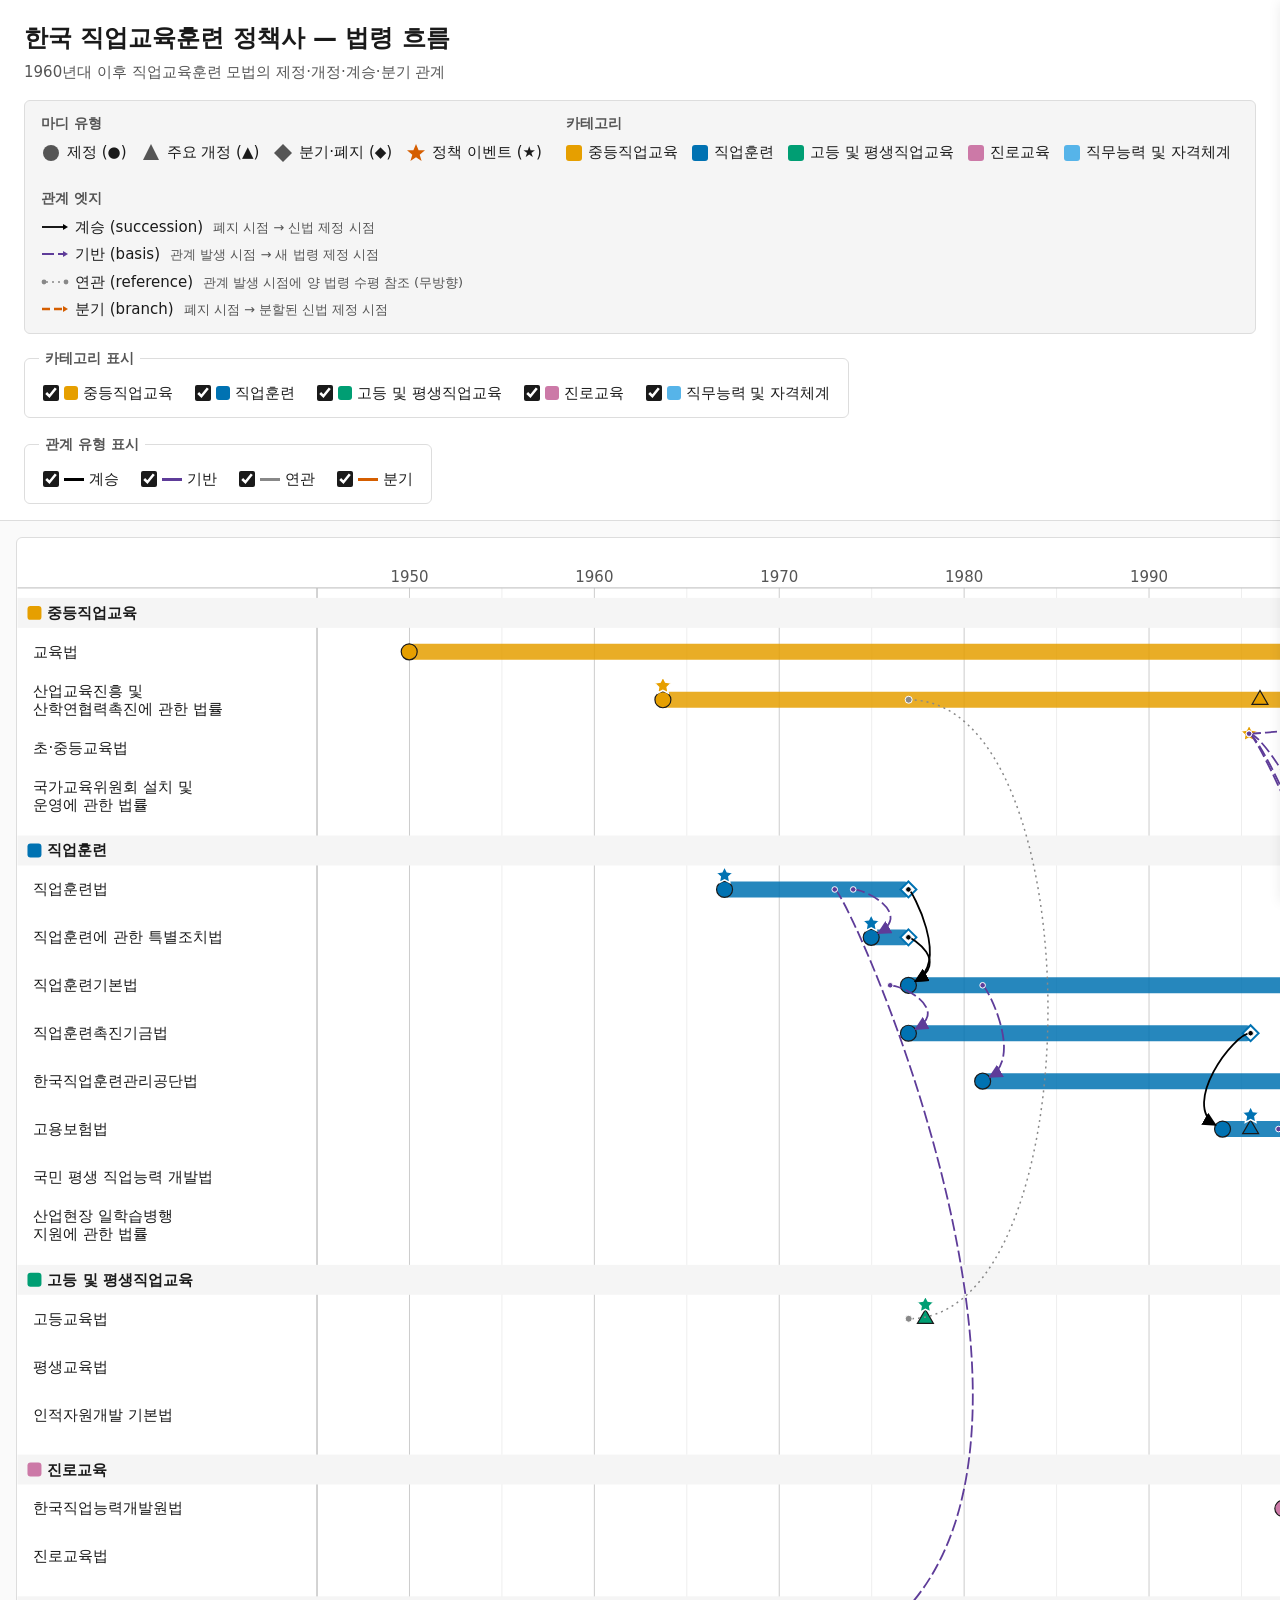
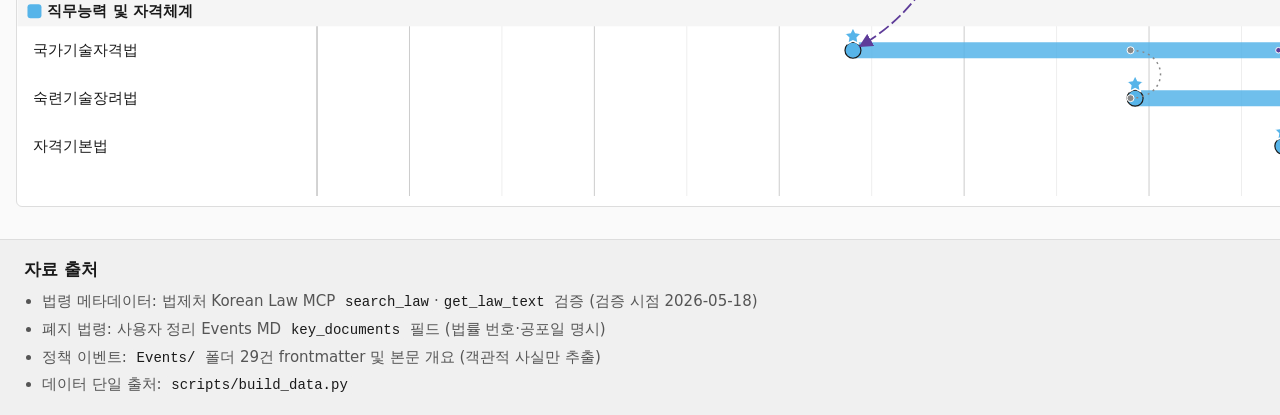
==== Voc_edu_history/index_deploy.html @ a93f184c "Add public _deploy variant with private scores stripped 공개용 산출에서 임의로 부여된 점수(전환 정도·정책 영향력)를 비노출. buil" ====
<!DOCTYPE html>
<html lang="ko">
<head>
  <meta charset="UTF-8" />
  <meta name="viewport" content="width=device-width, initial-scale=1.0" />
  <title>한국 직업교육훈련 정책사 — 법령 흐름</title>
  <link rel="stylesheet" href="./css/style.css" />
</head>
<body data-mode="deploy">
  <header class="site-header">
    <div class="header-inner">
      <h1 id="page-title">한국 직업교육훈련 정책사 — 법령 흐름</h1>
      <p class="header-subtitle">1960년대 이후 직업교육훈련 모법의 제정·개정·계승·분기 관계</p>

      <!-- 범례 영역 -->
      <section class="legend" aria-label="범례">
        <div class="legend-group" aria-labelledby="legend-marker-title">
          <h2 id="legend-marker-title" class="legend-title">마디 유형</h2>
          <ul class="legend-list">
            <li class="legend-item">
              <svg class="legend-icon" width="20" height="20" viewBox="-10 -10 20 20" aria-hidden="true">
                <circle cx="0" cy="0" r="8" fill="#555555" />
              </svg>
              <span>제정 (●)</span>
            </li>
            <li class="legend-item">
              <svg class="legend-icon" width="20" height="20" viewBox="-10 -10 20 20" aria-hidden="true">
                <polygon points="0,-9 8,7 -8,7" fill="#555555" />
              </svg>
              <span>주요 개정 (▲)</span>
            </li>
            <li class="legend-item">
              <svg class="legend-icon" width="20" height="20" viewBox="-10 -10 20 20" aria-hidden="true">
                <polygon points="0,-9 9,0 0,9 -9,0" fill="#555555" />
              </svg>
              <span>분기·폐지 (◆)</span>
            </li>
            <li class="legend-item">
              <svg class="legend-icon" width="20" height="20" viewBox="-10 -10 20 20" aria-hidden="true">
                <polygon points="0,-9 2.6,-2.8 9,-2.8 3.7,1.7 5.6,8 0,4.2 -5.6,8 -3.7,1.7 -9,-2.8 -2.6,-2.8" fill="#D55E00" />
              </svg>
              <span>정책 이벤트 (★)</span>
            </li>
          </ul>
        </div>

        <div class="legend-group" aria-labelledby="legend-category-title">
          <h2 id="legend-category-title" class="legend-title">카테고리</h2>
          <ul class="legend-list">
            <li class="legend-item"><span class="legend-swatch" style="background: var(--cat-secondary-voc);"></span><span>중등직업교육</span></li>
            <li class="legend-item"><span class="legend-swatch" style="background: var(--cat-vocational-training);"></span><span>직업훈련</span></li>
            <li class="legend-item"><span class="legend-swatch" style="background: var(--cat-higher-lifelong);"></span><span>고등 및 평생직업교육</span></li>
            <li class="legend-item"><span class="legend-swatch" style="background: var(--cat-career);"></span><span>진로교육</span></li>
            <li class="legend-item"><span class="legend-swatch" style="background: var(--cat-qualification);"></span><span>직무능력 및 자격체계</span></li>
          </ul>
        </div>

        <div class="legend-group" aria-labelledby="legend-edge-title">
          <h2 id="legend-edge-title" class="legend-title">관계 엣지</h2>
          <ul class="legend-list legend-list-edge">
            <li class="legend-item">
              <svg class="legend-icon" width="28" height="10" viewBox="0 0 28 10" aria-hidden="true">
                <line x1="1" y1="5" x2="22" y2="5" stroke="var(--edge-succession)" stroke-width="1.8" />
                <polygon points="22,2 27,5 22,8" fill="var(--edge-succession)" />
              </svg>
              <span>계승 (succession)</span>
              <span class="legend-detail">폐지 시점 → 신법 제정 시점</span>
            </li>
            <li class="legend-item">
              <svg class="legend-icon" width="28" height="10" viewBox="0 0 28 10" aria-hidden="true">
                <line x1="1" y1="5" x2="22" y2="5" stroke="var(--edge-basis)" stroke-width="1.8" stroke-dasharray="12 4" />
                <polygon points="22,2 27,5 22,8" fill="var(--edge-basis)" />
              </svg>
              <span>기반 (basis)</span>
              <span class="legend-detail">관계 발생 시점 → 새 법령 제정 시점</span>
            </li>
            <li class="legend-item">
              <svg class="legend-icon" width="28" height="10" viewBox="0 0 28 10" aria-hidden="true">
                <circle cx="3" cy="5" r="2.4" fill="var(--edge-reference)" />
                <line x1="5" y1="5" x2="23" y2="5" stroke="var(--edge-reference)" stroke-width="1.5" stroke-dasharray="2 4" />
                <circle cx="25" cy="5" r="2.4" fill="var(--edge-reference)" />
              </svg>
              <span>연관 (reference)</span>
              <span class="legend-detail">관계 발생 시점에 양 법령 수평 참조 (무방향)</span>
            </li>
            <li class="legend-item">
              <svg class="legend-icon" width="28" height="10" viewBox="0 0 28 10" aria-hidden="true">
                <line x1="1" y1="5" x2="22" y2="5" stroke="var(--edge-branch)" stroke-width="2.4" stroke-dasharray="8 4" />
                <polygon points="22,2 27,5 22,8" fill="var(--edge-branch)" />
              </svg>
              <span>분기 (branch)</span>
              <span class="legend-detail">폐지 시점 → 분할된 신법 제정 시점</span>
            </li>
          </ul>
        </div>
      </section>

      <!-- 필터 영역 -->
      <section class="filters" aria-label="필터">
        <fieldset class="filter-group" id="filter-category-group">
          <legend class="filter-legend">카테고리 표시</legend>
          <label class="filter-label">
            <input type="checkbox" class="filter-category" data-category="중등직업교육" checked />
            <span class="filter-swatch" style="background: var(--cat-secondary-voc);"></span>
            중등직업교육
          </label>
          <label class="filter-label">
            <input type="checkbox" class="filter-category" data-category="직업훈련" checked />
            <span class="filter-swatch" style="background: var(--cat-vocational-training);"></span>
            직업훈련
          </label>
          <label class="filter-label">
            <input type="checkbox" class="filter-category" data-category="고등 및 평생직업교육" checked />
            <span class="filter-swatch" style="background: var(--cat-higher-lifelong);"></span>
            고등 및 평생직업교육
          </label>
          <label class="filter-label">
            <input type="checkbox" class="filter-category" data-category="진로교육" checked />
            <span class="filter-swatch" style="background: var(--cat-career);"></span>
            진로교육
          </label>
          <label class="filter-label">
            <input type="checkbox" class="filter-category" data-category="직무능력 및 자격체계" checked />
            <span class="filter-swatch" style="background: var(--cat-qualification);"></span>
            직무능력 및 자격체계
          </label>
        </fieldset>

        <fieldset class="filter-group" id="filter-relation-group">
          <legend class="filter-legend">관계 유형 표시</legend>
          <label class="filter-label">
            <input type="checkbox" class="filter-relation" data-relation="succession" checked />
            <span class="filter-line" style="background: var(--edge-succession);"></span>
            계승
          </label>
          <label class="filter-label">
            <input type="checkbox" class="filter-relation" data-relation="basis" checked />
            <span class="filter-line" style="background: var(--edge-basis);"></span>
            기반
          </label>
          <label class="filter-label">
            <input type="checkbox" class="filter-relation" data-relation="reference" checked />
            <span class="filter-line" style="background: var(--edge-reference);"></span>
            연관
          </label>
          <label class="filter-label">
            <input type="checkbox" class="filter-relation" data-relation="branch" checked />
            <span class="filter-line" style="background: var(--edge-branch);"></span>
            분기
          </label>
        </fieldset>
      </section>
    </div>
  </header>

  <main class="main-canvas">
    <div class="svg-scroll-wrapper" id="svg-scroll-wrapper">
      <svg id="timeline-svg" width="1600" height="600" xmlns="http://www.w3.org/2000/svg" role="img" aria-label="법령 시간축 시각화 캔버스">
        <!-- viz-engineer가 여기에 트랙·마디·엣지를 렌더링함 -->
      </svg>
    </div>
  </main>

  <!-- 우측 사이드 패널 -->
  <aside id="side-panel" class="side-panel" hidden aria-hidden="true" aria-labelledby="side-panel-title">
    <header class="side-panel-header">
      <h2 id="side-panel-title" class="side-panel-title">상세 정보</h2>
      <button type="button" id="side-panel-close" class="side-panel-close" aria-label="사이드 패널 닫기">×</button>
    </header>
    <div id="side-panel-content" class="side-panel-content">
      <p class="side-panel-placeholder">법령 트랙 또는 마디를 선택하면 상세 정보 표시됨.</p>
    </div>
  </aside>

  <!-- 호버 툴팁 -->
  <div id="tooltip" class="tooltip" hidden role="tooltip" aria-hidden="true"></div>

  <footer class="site-footer">
    <div class="footer-inner">
      <h2 class="footer-title">자료 출처</h2>
      <ul class="footer-list">
        <li>법령 메타데이터: 법제처 Korean Law MCP <code>search_law</code>·<code>get_law_text</code> 검증 (검증 시점 2026-05-18)</li>
        <li>폐지 법령: 사용자 정리 Events MD <code>key_documents</code> 필드 (법률 번호·공포일 명시)</li>
        <li>정책 이벤트: <code>Events/</code> 폴더 29건 frontmatter 및 본문 개요 (객관적 사실만 추출)</li>
        <li>데이터 단일 출처: <code>scripts/build_data.py</code></li>
      </ul>
    </div>
  </footer>

  <script type="module" src="./js/app.js?v=20260520b"></script>
</body>
</html>
---- Voc_edu_history/css/style.css ----
/* ==========================================================================
   한국 직업교육훈련 정책사 — 법령 흐름 (라이트 모드 단일 테마)
   ========================================================================== */

:root {
  /* 카테고리 — 색맹 친화 (Okabe-Ito 변형) */
  --cat-secondary-voc: #E69F00;        /* 중등직업교육 — 주황 */
  --cat-vocational-training: #0072B2;  /* 직업훈련 — 파랑 */
  --cat-higher-lifelong: #009E73;      /* 고등 및 평생직업교육 — 초록 */
  --cat-career: #CC79A7;               /* 진로교육 — 자홍 */
  --cat-qualification: #56B4E9;        /* 직무능력 및 자격체계 — 하늘 */

  /* 관계 엣지 — 색·패턴·굵기로 4종 차별화 */
  --edge-succession: #000000;          /* 계승 — 검정 실선 */
  --edge-basis: #5E3C99;               /* 기반 — 보라 긴 점선 (카테고리 5색과 분리) */
  --edge-reference: #888888;           /* 연관 — 회색 짧은 점선 */
  --edge-branch: #D55E00;              /* 분기 — 적주황 굵은 점선 (강조) */

  /* 배경·텍스트 */
  --bg-page: #FAFAFA;
  --bg-panel: #FFFFFF;
  --bg-header: #FFFFFF;
  --text-primary: #1A1A1A;
  --text-secondary: #555555;
  --text-muted: #777777;
  --border: #DDDDDD;
  --border-strong: #BBBBBB;
  --shadow-panel: 0 2px 12px rgba(0, 0, 0, 0.08);
  --shadow-tooltip: 0 2px 8px rgba(0, 0, 0, 0.12);

  /* 레이아웃 */
  --side-panel-width: 380px;
  --header-z: 10;
  --side-panel-z: 20;
  --tooltip-z: 30;

  /* 폰트 */
  --font-family-base: "Noto Sans KR", "Apple SD Gothic Neo", "Malgun Gothic", "맑은 고딕", system-ui, -apple-system, sans-serif;
  --font-size-body: 15px;
  --font-size-small: 14px;
  --font-size-h1: 24px;
  --font-size-h2: 19px;
  --font-size-h3: 17px;
  --line-height-base: 1.55;
}

/* 리셋 ----------------------------------------------------------------- */

*,
*::before,
*::after {
  box-sizing: border-box;
}

html,
body {
  margin: 0;
  padding: 0;
  background: var(--bg-page);
  color: var(--text-primary);
  font-family: var(--font-family-base);
  font-size: var(--font-size-body);
  line-height: var(--line-height-base);
  -webkit-font-smoothing: antialiased;
}

body {
  min-height: 100vh;
  display: flex;
  flex-direction: column;
}

h1, h2, h3, h4, p, ul, ol, li, dl, dt, dd, figure, fieldset {
  margin: 0;
  padding: 0;
}

ul, ol {
  list-style: none;
}

fieldset {
  border: none;
}

code {
  font-family: "Consolas", "Menlo", "D2Coding", monospace;
  font-size: 14px;
  background: #F0F0F0;
  padding: 1px 5px;
  border-radius: 3px;
  color: var(--text-primary);
}

button {
  font-family: inherit;
  font-size: var(--font-size-body);
  cursor: pointer;
}

/* 헤더 ----------------------------------------------------------------- */

.site-header {
  background: var(--bg-header);
  border-bottom: 1px solid var(--border);
  padding: 20px 24px 16px;
  position: relative;
  z-index: var(--header-z);
}

.header-inner {
  max-width: 1600px;
  margin: 0 auto;
}

#page-title {
  font-size: var(--font-size-h1);
  font-weight: 700;
  color: var(--text-primary);
  margin-bottom: 4px;
}

.header-subtitle {
  font-size: var(--font-size-body);
  color: var(--text-secondary);
  margin-bottom: 16px;
}

/* 범례 ----------------------------------------------------------------- */

.legend {
  display: flex;
  flex-wrap: wrap;
  gap: 24px;
  padding: 12px 16px;
  background: #F5F5F5;
  border: 1px solid var(--border);
  border-radius: 6px;
  margin-bottom: 14px;
}

.legend-group {
  min-width: 200px;
}

.legend-title {
  font-size: var(--font-size-small);
  font-weight: 700;
  color: var(--text-secondary);
  margin-bottom: 6px;
  text-transform: none;
}

.legend-list {
  display: flex;
  flex-wrap: wrap;
  gap: 8px 14px;
}

.legend-item {
  display: inline-flex;
  align-items: center;
  gap: 6px;
  font-size: var(--font-size-body);
  color: var(--text-primary);
}

/* 엣지 범례의 기준 시점 설명 — 라벨 옆 작은 회색 텍스트 */
.legend-detail {
  display: inline;
  color: var(--text-secondary);
  font-size: 13px;
  margin-left: 4px;
}

/* 엣지 범례 항목은 세로 정렬 — 라벨 본문(굵게) + detail이 같은 줄에 길어질 수 있어 wrap 허용 */
.legend-list.legend-list-edge {
  flex-direction: column;
  gap: 4px;
}
.legend-list.legend-list-edge .legend-item {
  align-items: baseline;
  flex-wrap: wrap;
}

.legend-icon {
  flex-shrink: 0;
}

.legend-swatch {
  display: inline-block;
  width: 16px;
  height: 16px;
  border-radius: 3px;
  flex-shrink: 0;
}

.legend-line {
  display: inline-block;
  width: 24px;
  height: 3px;
  flex-shrink: 0;
}

/* 필터 ----------------------------------------------------------------- */

.filters {
  display: flex;
  flex-wrap: wrap;
  gap: 16px;
}

.filter-group {
  display: flex;
  flex-wrap: wrap;
  align-items: center;
  gap: 6px 14px;
  padding: 10px 14px;
  border: 1px solid var(--border);
  border-radius: 6px;
  background: var(--bg-panel);
}

.filter-legend {
  font-size: var(--font-size-small);
  font-weight: 700;
  color: var(--text-secondary);
  padding: 0 6px;
}

.filter-label {
  display: inline-flex;
  align-items: center;
  gap: 5px;
  font-size: var(--font-size-body);
  color: var(--text-primary);
  cursor: pointer;
  user-select: none;
  padding: 2px 4px;
}

.filter-label input[type="checkbox"] {
  width: 16px;
  height: 16px;
  cursor: pointer;
  margin: 0;
  accent-color: var(--text-primary);
}

.filter-swatch {
  display: inline-block;
  width: 14px;
  height: 14px;
  border-radius: 3px;
  flex-shrink: 0;
}

.filter-line {
  display: inline-block;
  width: 20px;
  height: 3px;
  flex-shrink: 0;
}

/* 메인 캔버스 --------------------------------------------------------- */

.main-canvas {
  flex: 1;
  padding: 16px 0;
  background: var(--bg-page);
}

.svg-scroll-wrapper {
  width: 100%;
  overflow-x: auto;
  overflow-y: hidden;
  padding: 0 16px;
}

#timeline-svg {
  display: block;
  background: var(--bg-panel);
  border: 1px solid var(--border);
  border-radius: 6px;
}

/* SVG 내부 도형 기본 (viz-engineer가 확장 가능) */
#timeline-svg .track-bar {
  cursor: pointer;
}

#timeline-svg .milestone,
#timeline-svg .event-marker {
  cursor: pointer;
}

/* 엣지 그룹 — 필터 토글 셀렉터 호환용 컨테이너 */
#timeline-svg .edge {
  cursor: pointer;
}

/* 보이지 않는 두꺼운 hit area path — 마우스/포커스만 받음 */
#timeline-svg .edge-hit {
  fill: none;
  stroke: transparent;
  stroke-width: 14;
  pointer-events: stroke;
}

/* 시각용 path — 이벤트는 받지 않음. 패턴은 유형별 클래스에서 지정 */
#timeline-svg .edge-line {
  fill: none;
  stroke-width: 1.8;
  pointer-events: none;
}

/* 관계 유형별 색상·패턴·굵기 — 그룹 클래스로 상속 (시각 path에 적용) */
#timeline-svg .edge.edge-succession .edge-line {
  stroke: var(--edge-succession);
  stroke-dasharray: 0;          /* 실선 */
  stroke-width: 1.8;
}
#timeline-svg .edge.edge-basis .edge-line {
  stroke: var(--edge-basis);
  stroke-dasharray: 12 4;       /* 긴 점선 */
  stroke-width: 1.8;
}
#timeline-svg .edge.edge-reference .edge-line {
  stroke: var(--edge-reference);
  stroke-dasharray: 2 4;        /* 짧은 점선 (dot 느낌) */
  stroke-width: 1.5;
}
#timeline-svg .edge.edge-branch .edge-line {
  stroke: var(--edge-branch);
  stroke-dasharray: 8 4;        /* 굵은 점선 */
  stroke-width: 2.4;
}

/* 엣지 시점 마커 — 유형별 색상 + 시작/끝 구분
 * 방향성 엣지(succession·basis·branch): 시작점 dot 유지, 끝점은 화살표가 표현하므로 숨김.
 * 무방향 엣지(reference): 양 끝 dot 모두 노출 — 범례와 1:1 매칭. */
#timeline-svg .edge-endpoint {
  pointer-events: none;
  stroke: #FFFFFF;
  stroke-width: 1;
}
#timeline-svg .edge-endpoint-succession {
  fill: var(--edge-succession);
}
#timeline-svg .edge-endpoint-basis {
  fill: var(--edge-basis);
}
#timeline-svg .edge-endpoint-reference {
  fill: var(--edge-reference);
}
#timeline-svg .edge-endpoint-branch {
  fill: var(--edge-branch);
}

/* 방향성 엣지: 끝점 원 숨김 (화살표 머리가 끝 시각화). */
#timeline-svg .edge.edge-succession .edge-endpoint-end,
#timeline-svg .edge.edge-basis .edge-endpoint-end,
#timeline-svg .edge.edge-branch .edge-endpoint-end {
  display: none;
}

/* 좌측 법령명 라벨 — 두 줄 표기 호환 */
#timeline-svg .law-label {
  dominant-baseline: middle;
}
#timeline-svg .law-label tspan {
  font-size: 15px;
}

/* hover/focus 시 시각 path 강조 — stroke-width 만 키우고 dasharray 는 유형별 유지 */
#timeline-svg .edge.edge-succession:hover .edge-line,
#timeline-svg .edge.edge-succession:focus .edge-line,
#timeline-svg .edge.edge-succession:focus-within .edge-line {
  stroke-width: 2.6;
}
#timeline-svg .edge.edge-basis:hover .edge-line,
#timeline-svg .edge.edge-basis:focus .edge-line,
#timeline-svg .edge.edge-basis:focus-within .edge-line {
  stroke-width: 2.8;
}
#timeline-svg .edge.edge-reference:hover .edge-line,
#timeline-svg .edge.edge-reference:focus .edge-line,
#timeline-svg .edge.edge-reference:focus-within .edge-line {
  stroke-width: 2.4;
}
#timeline-svg .edge.edge-branch:hover .edge-line,
#timeline-svg .edge.edge-branch:focus .edge-line,
#timeline-svg .edge.edge-branch:focus-within .edge-line {
  stroke-width: 3.4;
}

/* 사이드 패널 --------------------------------------------------------- */

.side-panel {
  position: fixed;
  top: 0;
  right: 0;
  width: var(--side-panel-width);
  max-width: 92vw;
  height: 100vh;
  background: var(--bg-panel);
  border-left: 1px solid var(--border);
  box-shadow: var(--shadow-panel);
  z-index: var(--side-panel-z);
  transform: translateX(0);
  transition: transform 0.22s ease-out;
  display: flex;
  flex-direction: column;
}

.side-panel[hidden] {
  display: flex;
  transform: translateX(100%);
  pointer-events: none;
}

.side-panel-header {
  display: flex;
  align-items: center;
  justify-content: space-between;
  padding: 14px 16px;
  border-bottom: 1px solid var(--border);
  background: var(--bg-panel);
  flex-shrink: 0;
}

.side-panel-title {
  font-size: var(--font-size-h2);
  font-weight: 700;
  color: var(--text-primary);
}

.side-panel-close {
  width: 32px;
  height: 32px;
  border: 1px solid var(--border);
  background: var(--bg-panel);
  border-radius: 4px;
  font-size: 22px;
  line-height: 1;
  color: var(--text-secondary);
  padding: 0;
  display: flex;
  align-items: center;
  justify-content: center;
}

.side-panel-close:hover,
.side-panel-close:focus-visible {
  background: #F0F0F0;
  color: var(--text-primary);
  outline: none;
}

.side-panel-content {
  flex: 1;
  overflow-y: auto;
  padding: 16px;
  font-size: var(--font-size-body);
  color: var(--text-primary);
  line-height: var(--line-height-base);
}

.side-panel-placeholder {
  color: var(--text-muted);
  font-size: var(--font-size-body);
}

/* 사이드 패널 내부 콘텐츠 기본 스타일 (viz-engineer가 확장) */
.side-panel-content h3 {
  font-size: var(--font-size-h3);
  font-weight: 700;
  margin: 16px 0 8px;
  color: var(--text-primary);
}

.side-panel-content h3:first-child {
  margin-top: 0;
}

.side-panel-content p {
  margin-bottom: 8px;
  font-size: var(--font-size-body);
}

.side-panel-content dl {
  display: grid;
  grid-template-columns: max-content 1fr;
  gap: 4px 12px;
  margin-bottom: 12px;
  font-size: var(--font-size-body);
}

.side-panel-content dt {
  color: var(--text-secondary);
  font-weight: 500;
}

.side-panel-content dd {
  color: var(--text-primary);
}

.side-panel-content ul {
  padding-left: 16px;
  list-style: disc;
  font-size: var(--font-size-body);
}

.side-panel-content li {
  margin-bottom: 4px;
}

/* 툴팁 --------------------------------------------------------------- */

.tooltip {
  position: absolute;
  background: var(--bg-panel);
  border: 1px solid var(--border-strong);
  border-radius: 4px;
  box-shadow: var(--shadow-tooltip);
  padding: 8px 10px;
  font-size: var(--font-size-small);
  color: var(--text-primary);
  line-height: 1.45;
  pointer-events: none;
  z-index: var(--tooltip-z);
  max-width: 320px;
}

.tooltip strong {
  display: block;
  font-weight: 700;
  margin-bottom: 2px;
  color: var(--text-primary);
}

.tooltip .tooltip-meta {
  color: var(--text-secondary);
  font-size: var(--font-size-small);
}

/* 푸터 --------------------------------------------------------------- */

.site-footer {
  background: #F0F0F0;
  border-top: 1px solid var(--border);
  padding: 16px 24px;
  margin-top: 16px;
}

.footer-inner {
  max-width: 1600px;
  margin: 0 auto;
}

.footer-title {
  font-size: var(--font-size-h3);
  font-weight: 700;
  color: var(--text-primary);
  margin-bottom: 8px;
}

.footer-list {
  padding-left: 18px;
  list-style: disc;
  font-size: var(--font-size-body);
  color: var(--text-secondary);
}

.footer-list li {
  margin-bottom: 4px;
}

/* 접근성: 키보드 포커스 가시화 */
:focus-visible {
  outline: 2px solid #005FCC;
  outline-offset: 2px;
}

/* 가로 좁은 화면 대응 (사이드 패널 폭 축소만, 다크 모드 분기 없음) */
@media (max-width: 640px) {
  :root {
    --side-panel-width: 320px;
  }

  .site-header {
    padding: 16px 14px 12px;
  }

  #page-title {
    font-size: 22px;
  }
}
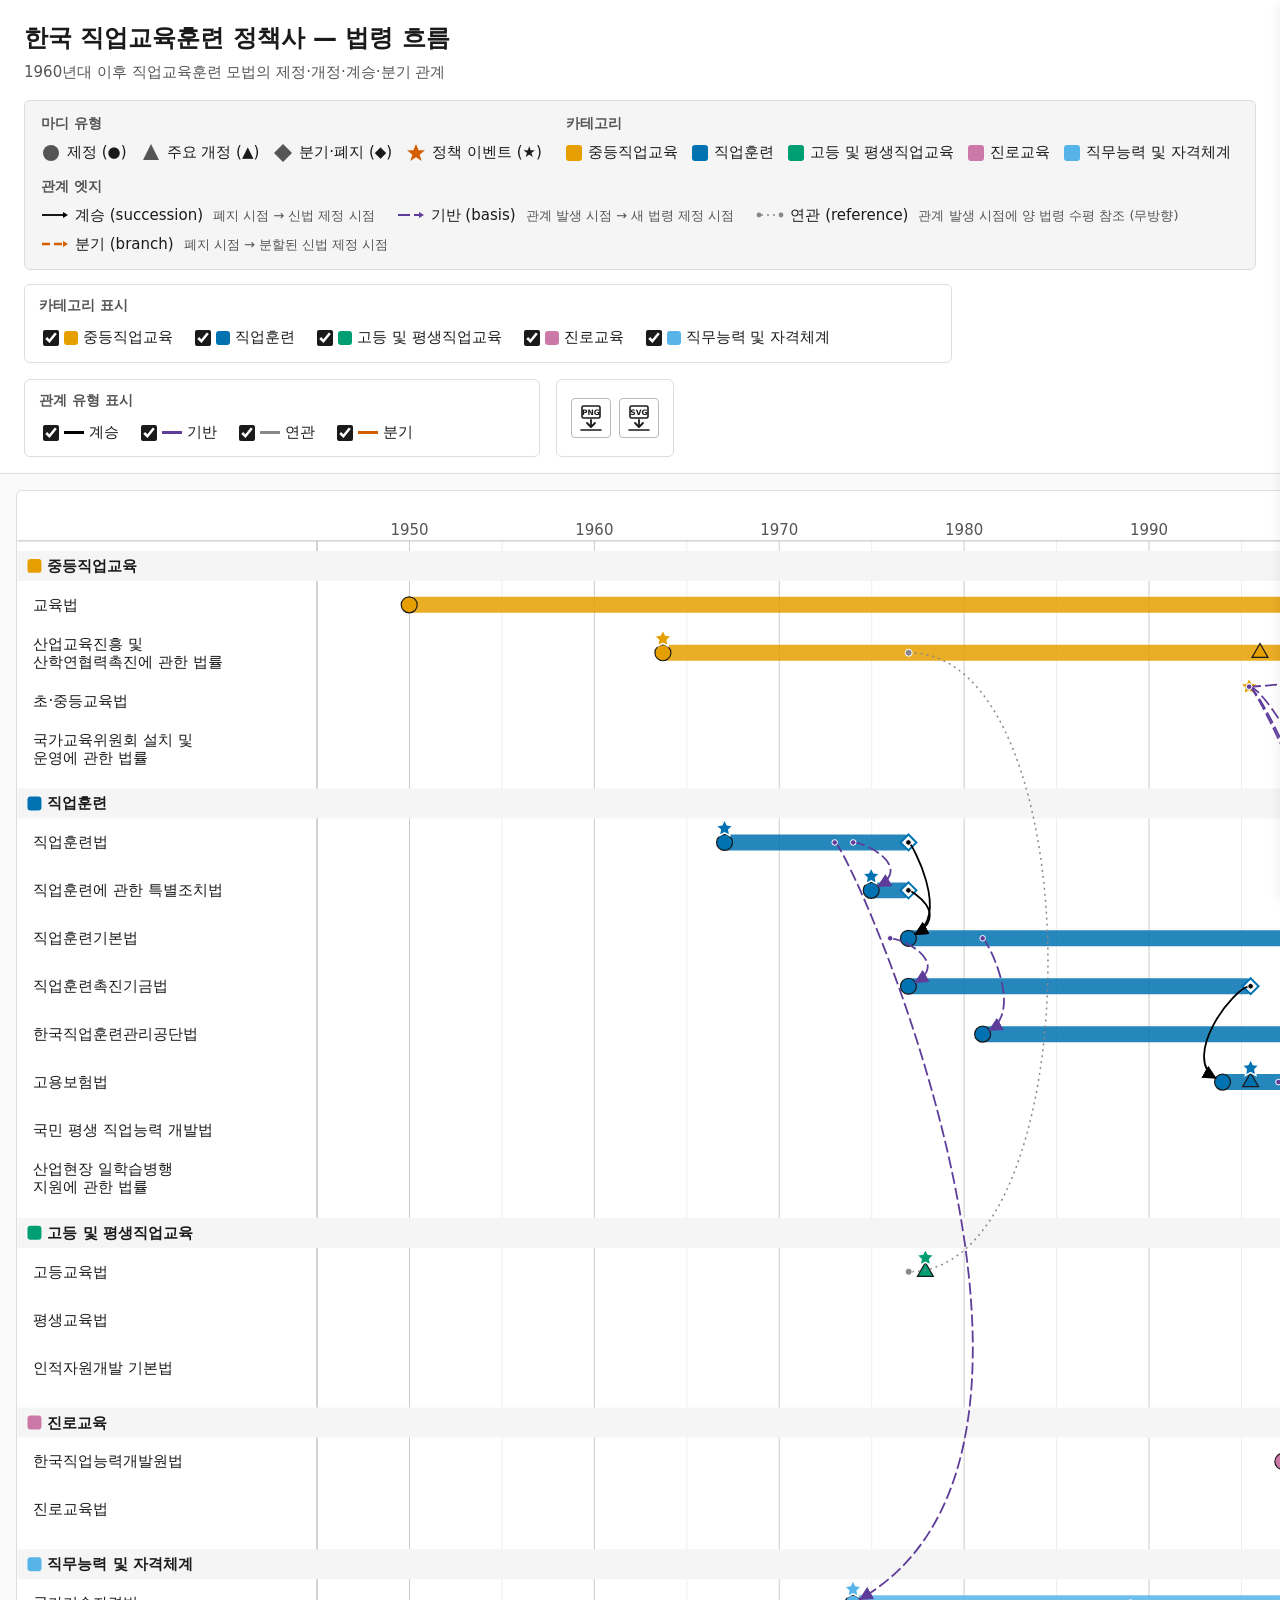
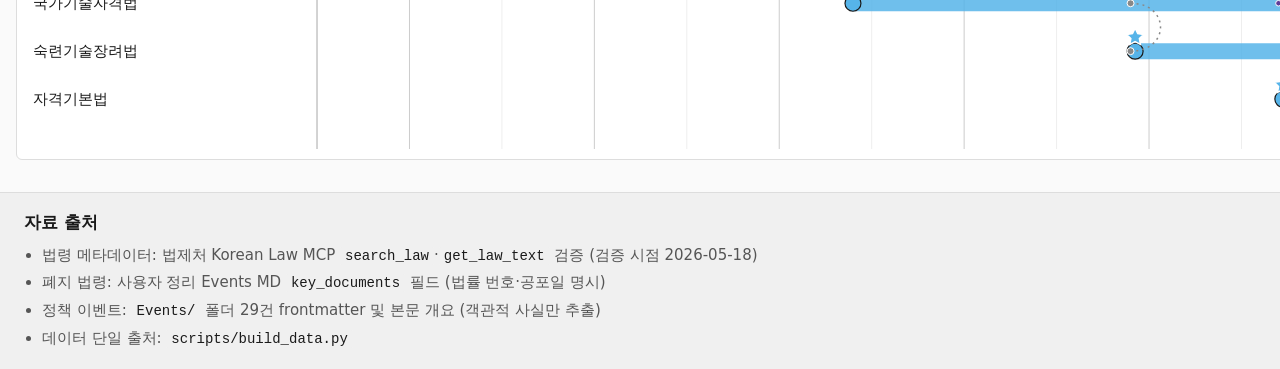
==== commit f37dec17: "Add diagram export buttons; restrict origin to deploy variant PNG(300dpi pHYs)/SVG 다이어그램 내보내기 아이콘 버튼" ====
--- a/Voc_edu_history/index_deploy.html
+++ b/Voc_edu_history/index_deploy.html
@@ -4,7 +4,7 @@
   <meta charset="UTF-8" />
   <meta name="viewport" content="width=device-width, initial-scale=1.0" />
   <title>한국 직업교육훈련 정책사 — 법령 흐름</title>
-  <link rel="stylesheet" href="./css/style.css" />
+  <link rel="stylesheet" href="./css/style.css?v=20260520f" />
 </head>
 <body data-mode="deploy">
   <header class="site-header">
@@ -97,8 +97,8 @@
 
       <!-- 필터 영역 -->
       <section class="filters" aria-label="필터">
-        <fieldset class="filter-group" id="filter-category-group">
-          <legend class="filter-legend">카테고리 표시</legend>
+        <div class="filter-group" id="filter-category-group" role="group" aria-labelledby="filter-category-legend">
+          <div class="filter-legend" id="filter-category-legend">카테고리 표시</div>
           <label class="filter-label">
             <input type="checkbox" class="filter-category" data-category="중등직업교육" checked />
             <span class="filter-swatch" style="background: var(--cat-secondary-voc);"></span>
@@ -124,10 +124,10 @@
             <span class="filter-swatch" style="background: var(--cat-qualification);"></span>
             직무능력 및 자격체계
           </label>
-        </fieldset>
-
-        <fieldset class="filter-group" id="filter-relation-group">
-          <legend class="filter-legend">관계 유형 표시</legend>
+        </div>
+
+        <div class="filter-group" id="filter-relation-group" role="group" aria-labelledby="filter-relation-legend">
+          <div class="filter-legend" id="filter-relation-legend">관계 유형 표시</div>
           <label class="filter-label">
             <input type="checkbox" class="filter-relation" data-relation="succession" checked />
             <span class="filter-line" style="background: var(--edge-succession);"></span>
@@ -148,7 +148,31 @@
             <span class="filter-line" style="background: var(--edge-branch);"></span>
             분기
           </label>
-        </fieldset>
+        </div>
+
+        <!-- 다이어그램 내보내기 -->
+        <div class="export-actions" role="group" aria-label="다이어그램 내보내기">
+          <button type="button" id="export-png" class="export-btn icon-btn"
+                  aria-label="PNG으로 다운로드 (300dpi)" title="PNG 다운로드 (300dpi)">
+            <svg width="28" height="28" viewBox="0 0 28 28" aria-hidden="true" focusable="false">
+              <rect x="5" y="2" width="18" height="12" rx="1.6" fill="none" stroke="currentColor" stroke-width="1.6"/>
+              <text x="14" y="11" text-anchor="middle" font-size="7.5" font-weight="700" fill="currentColor">PNG</text>
+              <path d="M14 16 v6" stroke="currentColor" stroke-width="1.8" stroke-linecap="round"/>
+              <path d="M10 19 l4 4 l4 -4" fill="none" stroke="currentColor" stroke-width="1.8" stroke-linecap="round" stroke-linejoin="round"/>
+              <path d="M4 26 h20" stroke="currentColor" stroke-width="1.6" stroke-linecap="round"/>
+            </svg>
+          </button>
+          <button type="button" id="export-svg" class="export-btn icon-btn"
+                  aria-label="SVG로 다운로드" title="SVG 다운로드">
+            <svg width="28" height="28" viewBox="0 0 28 28" aria-hidden="true" focusable="false">
+              <rect x="5" y="2" width="18" height="12" rx="1.6" fill="none" stroke="currentColor" stroke-width="1.6"/>
+              <text x="14" y="11" text-anchor="middle" font-size="7.5" font-weight="700" fill="currentColor">SVG</text>
+              <path d="M14 16 v6" stroke="currentColor" stroke-width="1.8" stroke-linecap="round"/>
+              <path d="M10 19 l4 4 l4 -4" fill="none" stroke="currentColor" stroke-width="1.8" stroke-linecap="round" stroke-linejoin="round"/>
+              <path d="M4 26 h20" stroke="currentColor" stroke-width="1.6" stroke-linecap="round"/>
+            </svg>
+          </button>
+        </div>
       </section>
     </div>
   </header>
@@ -187,6 +211,6 @@
     </div>
   </footer>
 
-  <script type="module" src="./js/app.js?v=20260520b"></script>
+  <script type="module" src="./js/app.js?v=20260520d"></script>
 </body>
 </html>
--- a/Voc_edu_history/css/style.css
+++ b/Voc_edu_history/css/style.css
@@ -131,16 +131,23 @@
 .legend {
   display: flex;
   flex-wrap: wrap;
-  gap: 24px;
+  gap: 12px 24px;
   padding: 12px 16px;
   background: #F5F5F5;
   border: 1px solid var(--border);
   border-radius: 6px;
   margin-bottom: 14px;
+  align-items: flex-start;  /* 위 행 두 그룹이 stretch 로 늘어나지 않게 */
 }
 
 .legend-group {
   min-width: 200px;
+}
+
+/* 관계 엣지 레전드는 다음 줄로 분리, 가로 한 줄로 표시.
+ * aria-labelledby 셀렉터로 마크업 변경 없이 분리. */
+.legend-group[aria-labelledby="legend-edge-title"] {
+  flex-basis: 100%;
 }
 
 .legend-title {
@@ -173,14 +180,15 @@
   margin-left: 4px;
 }
 
-/* 엣지 범례 항목은 세로 정렬 — 라벨 본문(굵게) + detail이 같은 줄에 길어질 수 있어 wrap 허용 */
+/* 엣지 범례 항목은 가로 한 줄. 4개 항목이 페이지 폭 안에서 wrap 허용. */
 .legend-list.legend-list-edge {
-  flex-direction: column;
-  gap: 4px;
+  flex-direction: row;
+  gap: 6px 22px;
+  align-items: baseline;
 }
 .legend-list.legend-list-edge .legend-item {
   align-items: baseline;
-  flex-wrap: wrap;
+  flex-wrap: nowrap;
 }
 
 .legend-icon {
@@ -221,11 +229,14 @@
   background: var(--bg-panel);
 }
 
+/* fieldset/legend 가 아닌 일반 div + role="group" 구조이므로
+ * legend 텍스트가 박스 첫 줄 전체를 차지 → 박스 윗 테두리가 다른 박스와 시각 정렬. */
 .filter-legend {
   font-size: var(--font-size-small);
   font-weight: 700;
   color: var(--text-secondary);
-  padding: 0 6px;
+  width: 100%;
+  margin-bottom: 2px;
 }
 
 .filter-label {
@@ -260,6 +271,53 @@
   width: 20px;
   height: 3px;
   flex-shrink: 0;
+}
+
+/* 다이어그램 내보내기 (filters 안 아이콘 버튼) ------------------------ */
+
+/* 박스 자체는 .filter-group 과 동일한 패딩·테두리·배경 으로 시각 통일.
+ * align-self 미지정 → .filters 의 flex stretch 가 동작해 관계 유형 그룹과 같은 높이. */
+.export-actions {
+  display: inline-flex;
+  align-items: center;
+  justify-content: center;
+  gap: 8px;
+  padding: 10px 14px;
+  border: 1px solid var(--border);
+  border-radius: 6px;
+  background: var(--bg-panel);
+}
+
+.export-btn.icon-btn {
+  width: 40px;
+  height: 40px;
+  padding: 4px;
+  display: inline-flex;
+  align-items: center;
+  justify-content: center;
+  border: 1px solid var(--border-strong);
+  border-radius: 4px;
+  background: var(--bg-panel);
+  color: var(--text-primary);
+  transition: background 0.12s ease-out, border-color 0.12s ease-out, color 0.12s ease-out;
+}
+
+.export-btn.icon-btn svg {
+  display: block;
+}
+
+.export-btn.icon-btn:hover:not(:disabled),
+.export-btn.icon-btn:focus-visible:not(:disabled) {
+  background: #F0F0F0;
+  border-color: var(--text-secondary);
+  color: #000000;
+  outline: none;
+}
+
+.export-btn.icon-btn:disabled,
+.export-btn.icon-btn[aria-busy="true"] {
+  opacity: 0.55;
+  cursor: progress;
 }
 
 /* 메인 캔버스 --------------------------------------------------------- */
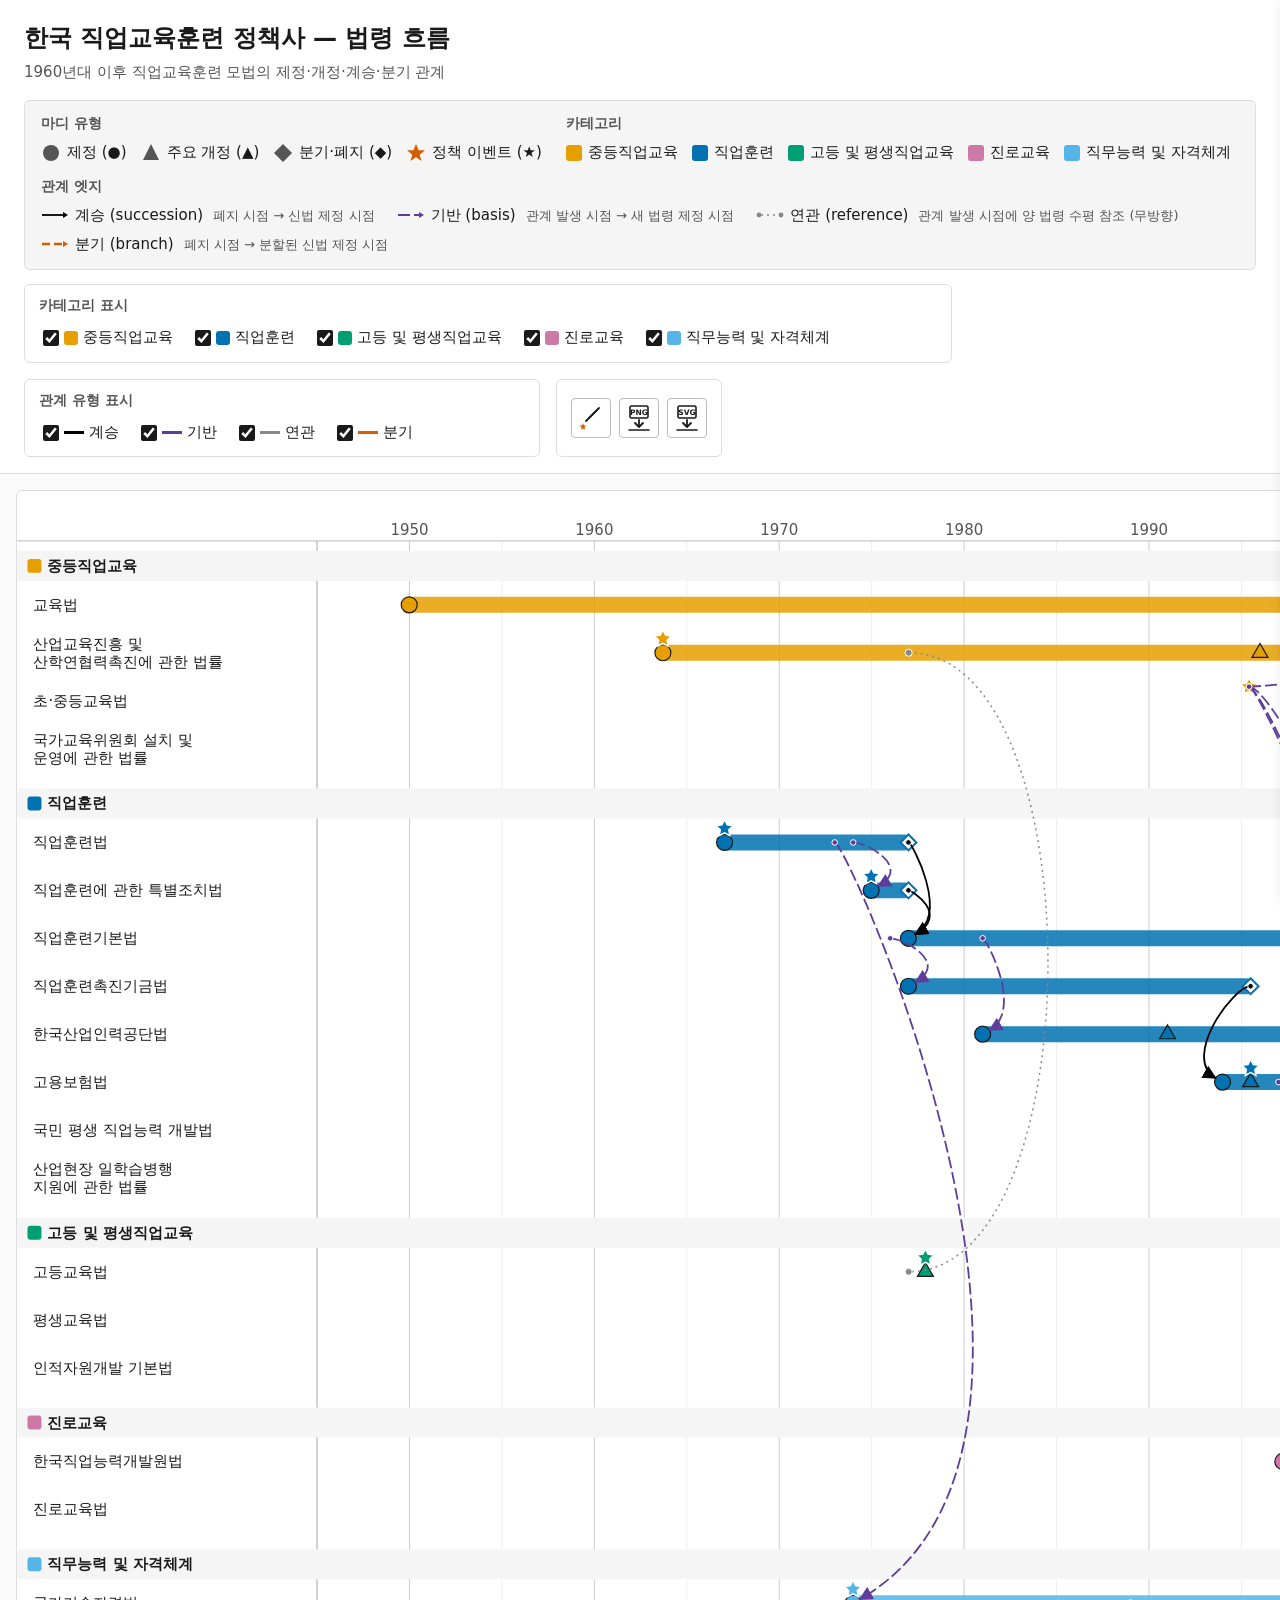
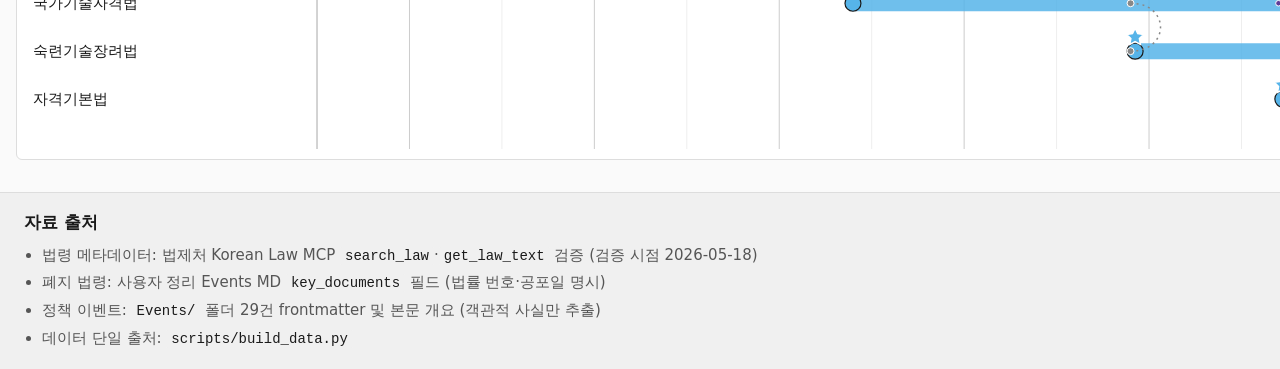
==== commit c4e754b5: "Add event-name labels with toggle; -30° rotation; on by default for export 정책 이벤트 마커 위에 파일명 슬러그(shor" ====
--- a/Voc_edu_history/index_deploy.html
+++ b/Voc_edu_history/index_deploy.html
@@ -4,7 +4,7 @@
   <meta charset="UTF-8" />
   <meta name="viewport" content="width=device-width, initial-scale=1.0" />
   <title>한국 직업교육훈련 정책사 — 법령 흐름</title>
-  <link rel="stylesheet" href="./css/style.css?v=20260520f" />
+  <link rel="stylesheet" href="./css/style.css?v=20260520h" />
 </head>
 <body data-mode="deploy">
   <header class="site-header">
@@ -152,6 +152,16 @@
 
         <!-- 다이어그램 내보내기 -->
         <div class="export-actions" role="group" aria-label="다이어그램 내보내기">
+          <button type="button" id="toggle-event-labels" class="export-btn icon-btn"
+                  aria-label="이벤트명 라벨 표시 토글" aria-pressed="false"
+                  title="이벤트명 라벨 표시 / 숨김">
+            <svg width="28" height="28" viewBox="0 0 28 28" aria-hidden="true" focusable="false">
+              <polygon points="6,19 6.95,21.4 9.5,21.55 7.5,23.2 8.15,25.7 6,24.4 3.85,25.7 4.5,23.2 2.5,21.55 5.05,21.4"
+                       fill="#D55E00" />
+              <line x1="9" y1="17" x2="22" y2="4" stroke="currentColor" stroke-width="1.8" stroke-linecap="round"/>
+              <line x1="12" y1="14" x2="20" y2="6" stroke="currentColor" stroke-width="1.6" stroke-linecap="round"/>
+            </svg>
+          </button>
           <button type="button" id="export-png" class="export-btn icon-btn"
                   aria-label="PNG으로 다운로드 (300dpi)" title="PNG 다운로드 (300dpi)">
             <svg width="28" height="28" viewBox="0 0 28 28" aria-hidden="true" focusable="false">
@@ -211,6 +221,6 @@
     </div>
   </footer>
 
-  <script type="module" src="./js/app.js?v=20260520d"></script>
+  <script type="module" src="./js/app.js?v=20260520h"></script>
 </body>
 </html>
--- a/Voc_edu_history/css/style.css
+++ b/Voc_edu_history/css/style.css
@@ -320,6 +320,19 @@
   cursor: progress;
 }
 
+/* 토글 버튼 ON 상태 — aria-pressed=true 일 때 강조 */
+.export-btn.icon-btn[aria-pressed="true"] {
+  background: var(--text-primary);
+  border-color: var(--text-primary);
+  color: #FFFFFF;
+}
+.export-btn.icon-btn[aria-pressed="true"]:hover:not(:disabled),
+.export-btn.icon-btn[aria-pressed="true"]:focus-visible:not(:disabled) {
+  background: #333333;
+  border-color: #333333;
+  color: #FFFFFF;
+}
+
 /* 메인 캔버스 --------------------------------------------------------- */
 
 .main-canvas {
@@ -345,6 +358,18 @@
 /* SVG 내부 도형 기본 (viz-engineer가 확장 가능) */
 #timeline-svg .track-bar {
   cursor: pointer;
+}
+
+/* 정책 이벤트 라벨 — 디폴트 숨김, [data-event-labels="on"] 일 때만 표시.
+ * 내보내기(PNG/SVG) 시에는 export.js 가 클론에 data-event-labels="on" 강제. */
+#timeline-svg .event-labels { display: none; }
+#timeline-svg[data-event-labels="on"] .event-labels { display: inline; }
+
+.event-label {
+  font-size: 13px;
+  fill: var(--text-secondary);
+  pointer-events: none;
+  /* 회전 변환은 인라인 transform 으로 마커별 각도 지정 */
 }
 
 #timeline-svg .milestone,
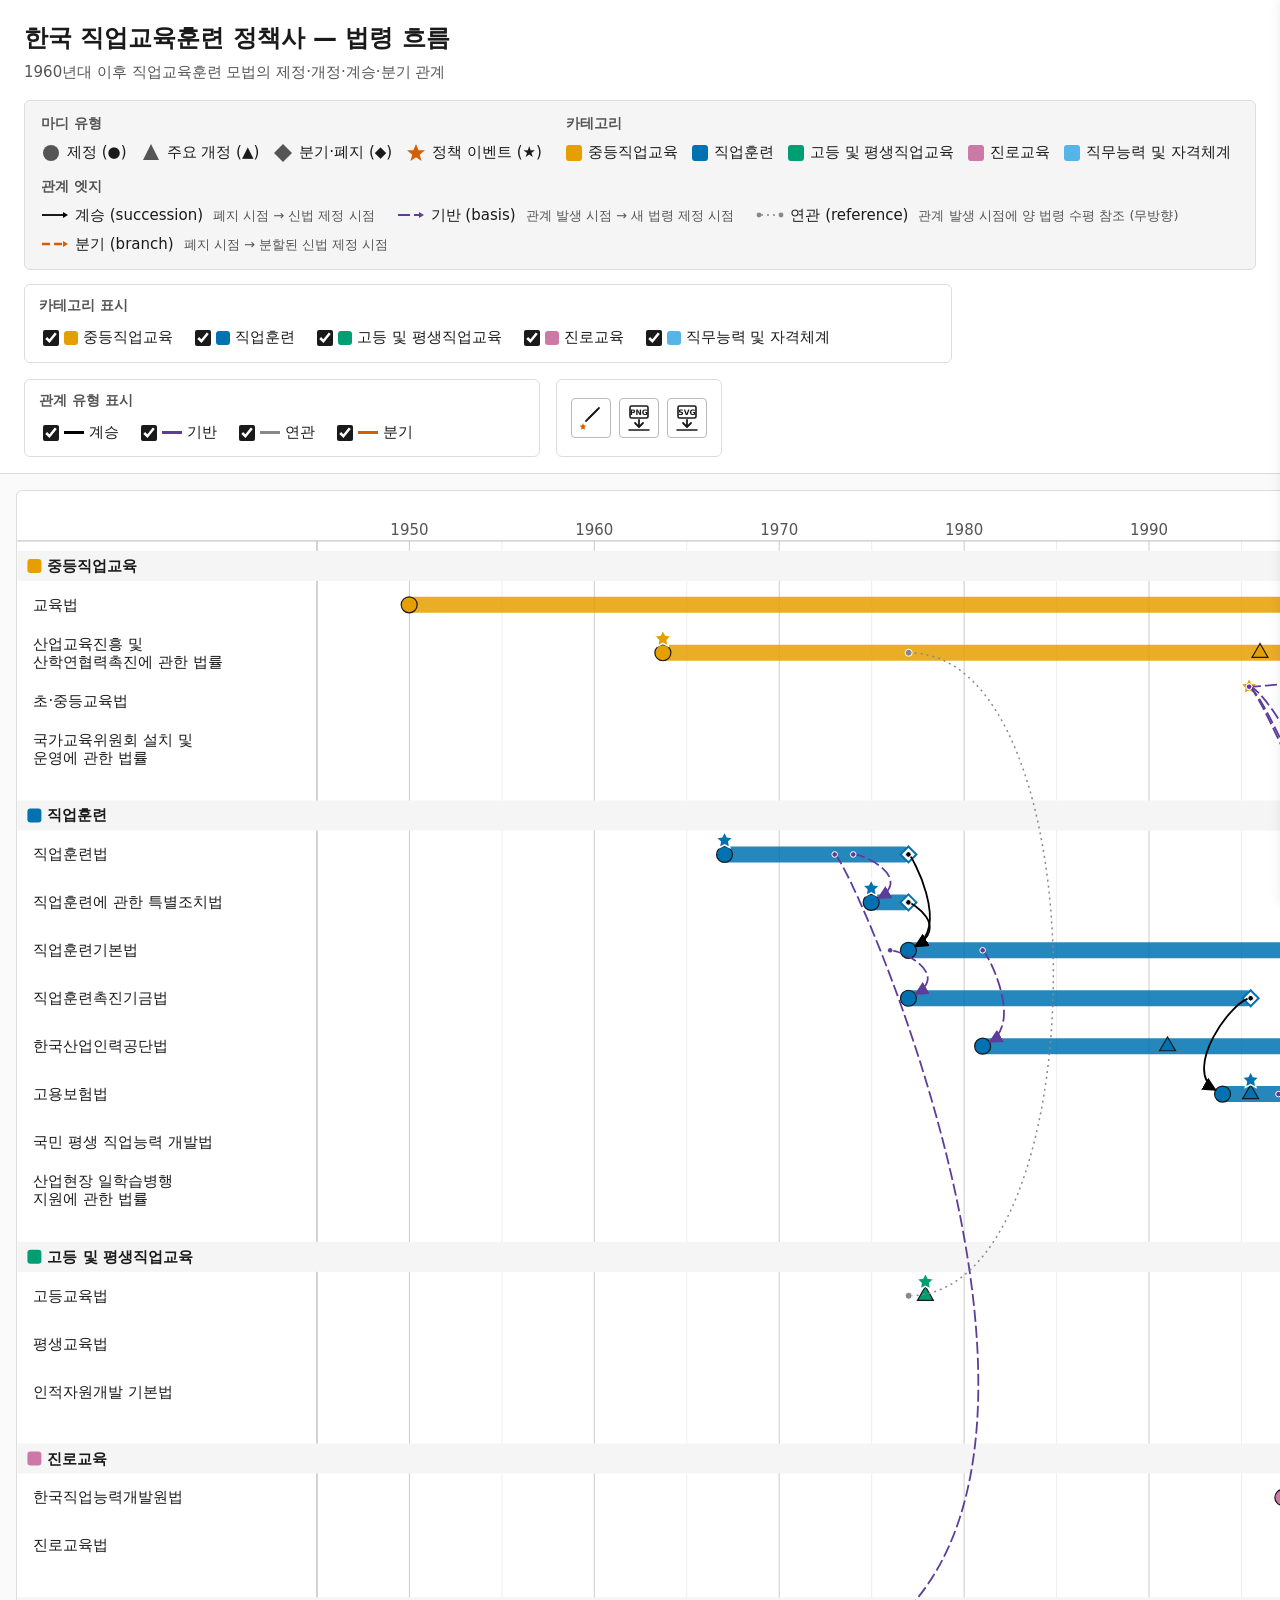
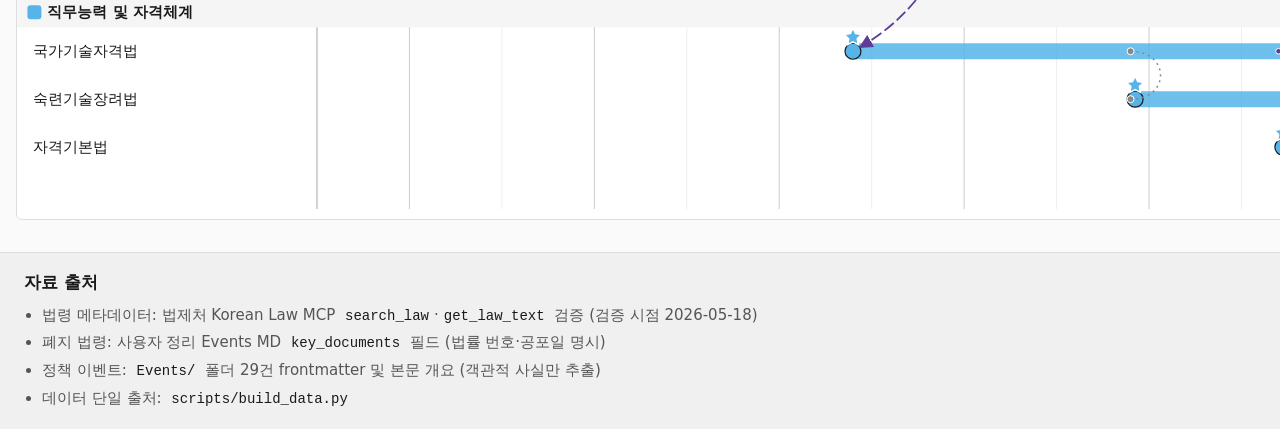
==== commit 055dbacb: "Widen category group gap to 28px for label clearance 회전 라벨이 위 카테고리 트랙 영역으로 솟아 시각적 답답함을 만들었던 문제 완화. G" ====
--- a/Voc_edu_history/index_deploy.html
+++ b/Voc_edu_history/index_deploy.html
@@ -4,7 +4,7 @@
   <meta charset="UTF-8" />
   <meta name="viewport" content="width=device-width, initial-scale=1.0" />
   <title>한국 직업교육훈련 정책사 — 법령 흐름</title>
-  <link rel="stylesheet" href="./css/style.css?v=20260520h" />
+  <link rel="stylesheet" href="./css/style.css?v=20260520j" />
 </head>
 <body data-mode="deploy">
   <header class="site-header">
@@ -221,6 +221,6 @@
     </div>
   </footer>
 
-  <script type="module" src="./js/app.js?v=20260520h"></script>
+  <script type="module" src="./js/app.js?v=20260520j"></script>
 </body>
 </html>
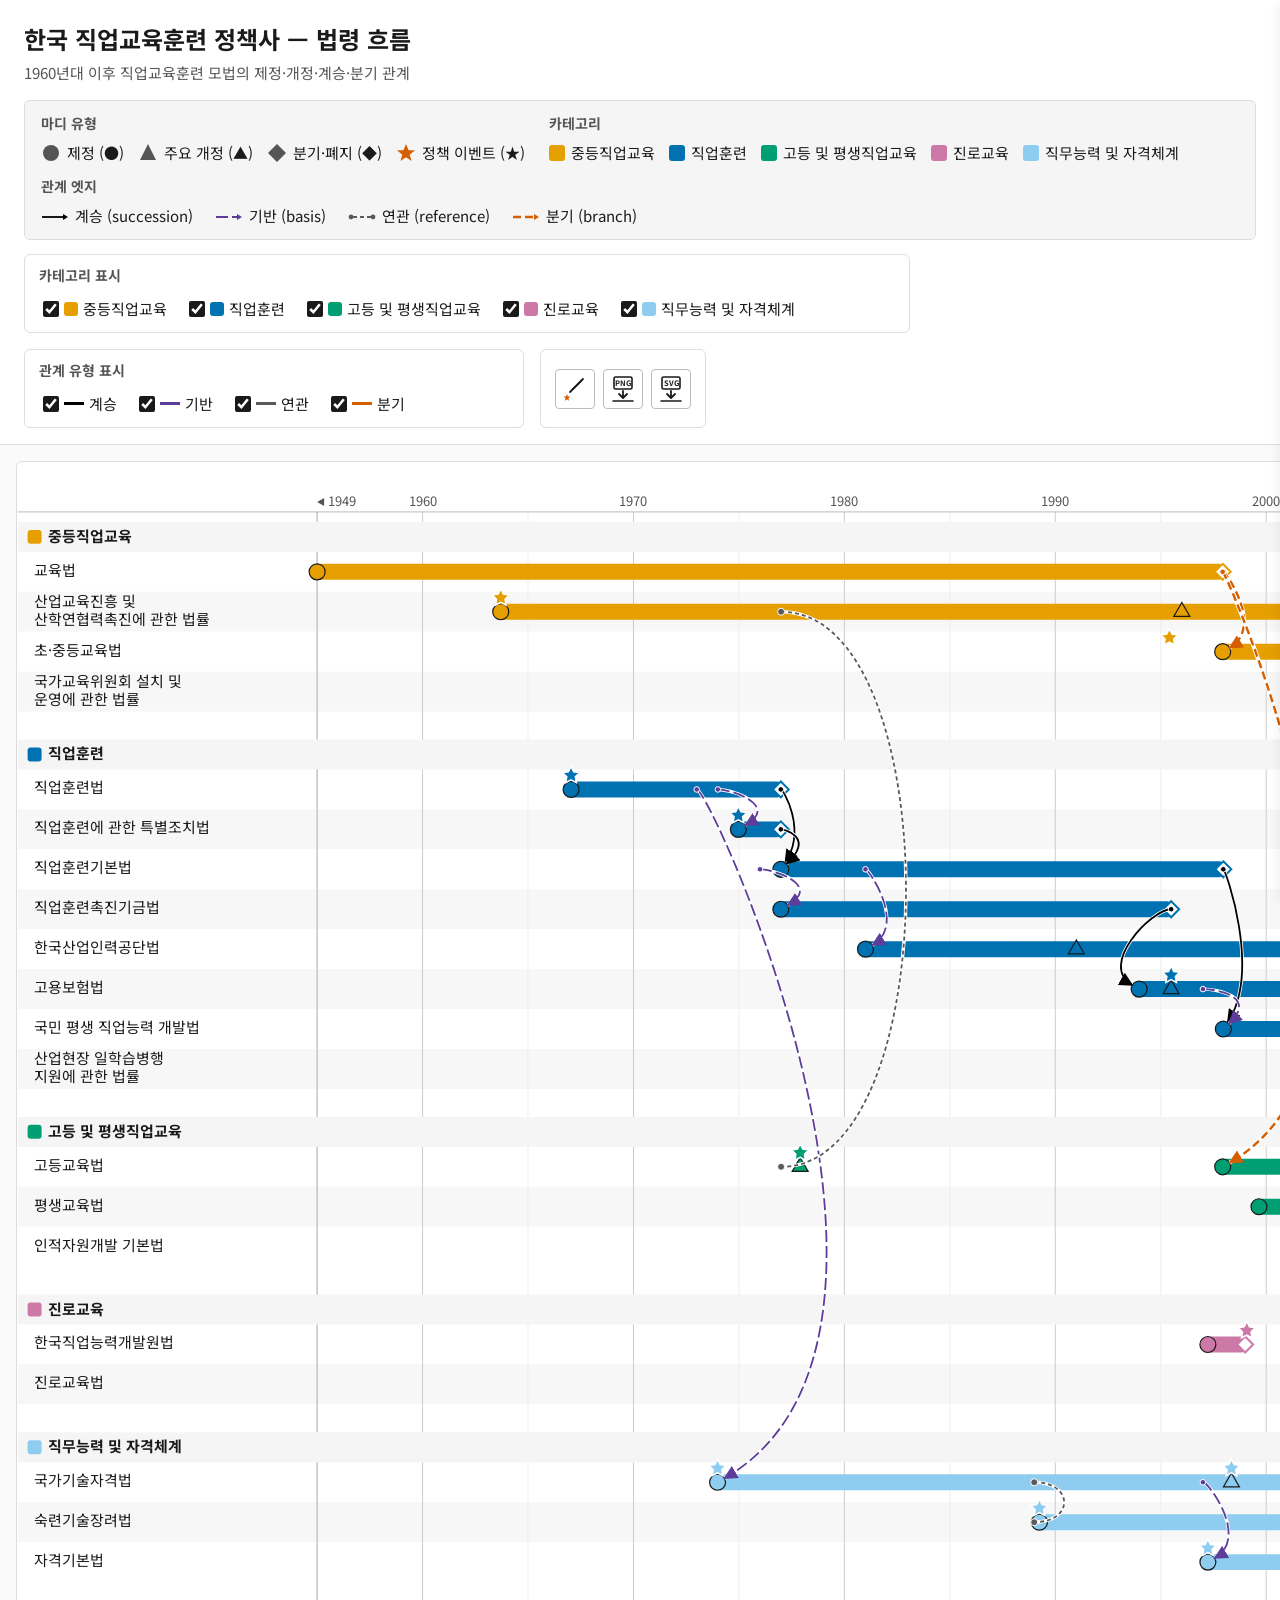
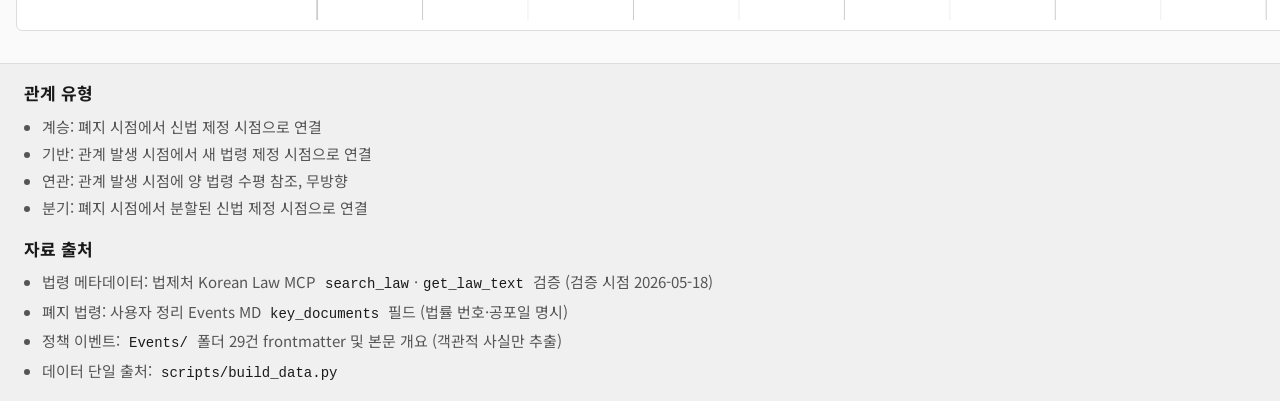
==== commit 3019a582: "Improve timeline graphics, readability, and event-label layout - Colors: split qualification blue (#" ====
--- a/Voc_edu_history/index_deploy.html
+++ b/Voc_edu_history/index_deploy.html
@@ -4,7 +4,7 @@
   <meta charset="UTF-8" />
   <meta name="viewport" content="width=device-width, initial-scale=1.0" />
   <title>한국 직업교육훈련 정책사 — 법령 흐름</title>
-  <link rel="stylesheet" href="./css/style.css?v=20260520j" />
+  <link rel="stylesheet" href="./css/style.css?v=20260529g" />
 </head>
 <body data-mode="deploy">
   <header class="site-header">
@@ -64,7 +64,6 @@
                 <polygon points="22,2 27,5 22,8" fill="var(--edge-succession)" />
               </svg>
               <span>계승 (succession)</span>
-              <span class="legend-detail">폐지 시점 → 신법 제정 시점</span>
             </li>
             <li class="legend-item">
               <svg class="legend-icon" width="28" height="10" viewBox="0 0 28 10" aria-hidden="true">
@@ -72,16 +71,14 @@
                 <polygon points="22,2 27,5 22,8" fill="var(--edge-basis)" />
               </svg>
               <span>기반 (basis)</span>
-              <span class="legend-detail">관계 발생 시점 → 새 법령 제정 시점</span>
             </li>
             <li class="legend-item">
               <svg class="legend-icon" width="28" height="10" viewBox="0 0 28 10" aria-hidden="true">
                 <circle cx="3" cy="5" r="2.4" fill="var(--edge-reference)" />
-                <line x1="5" y1="5" x2="23" y2="5" stroke="var(--edge-reference)" stroke-width="1.5" stroke-dasharray="2 4" />
+                <line x1="5" y1="5" x2="23" y2="5" stroke="var(--edge-reference)" stroke-width="1.8" stroke-dasharray="4 3" />
                 <circle cx="25" cy="5" r="2.4" fill="var(--edge-reference)" />
               </svg>
               <span>연관 (reference)</span>
-              <span class="legend-detail">관계 발생 시점에 양 법령 수평 참조 (무방향)</span>
             </li>
             <li class="legend-item">
               <svg class="legend-icon" width="28" height="10" viewBox="0 0 28 10" aria-hidden="true">
@@ -89,7 +86,6 @@
                 <polygon points="22,2 27,5 22,8" fill="var(--edge-branch)" />
               </svg>
               <span>분기 (branch)</span>
-              <span class="legend-detail">폐지 시점 → 분할된 신법 제정 시점</span>
             </li>
           </ul>
         </div>
@@ -211,6 +207,14 @@
 
   <footer class="site-footer">
     <div class="footer-inner">
+      <h2 class="footer-title">관계 유형</h2>
+      <ul class="footer-list footer-list-relation">
+        <li>계승: 폐지 시점에서 신법 제정 시점으로 연결</li>
+        <li>기반: 관계 발생 시점에서 새 법령 제정 시점으로 연결</li>
+        <li>연관: 관계 발생 시점에 양 법령 수평 참조, 무방향</li>
+        <li>분기: 폐지 시점에서 분할된 신법 제정 시점으로 연결</li>
+      </ul>
+
       <h2 class="footer-title">자료 출처</h2>
       <ul class="footer-list">
         <li>법령 메타데이터: 법제처 Korean Law MCP <code>search_law</code>·<code>get_law_text</code> 검증 (검증 시점 2026-05-18)</li>
@@ -221,6 +225,6 @@
     </div>
   </footer>
 
-  <script type="module" src="./js/app.js?v=20260520j"></script>
+  <script type="module" src="./js/app.js?v=20260529g"></script>
 </body>
 </html>
--- a/Voc_edu_history/css/style.css
+++ b/Voc_edu_history/css/style.css
@@ -1,6 +1,22 @@
 /* ==========================================================================
    한국 직업교육훈련 정책사 — 법령 흐름 (라이트 모드 단일 테마)
    ========================================================================== */
+
+/* Noto Sans KR self-host — 페이지 코퍼스 서브셋(오프라인, 외부 CDN 불요) */
+@font-face {
+  font-family: "Noto Sans KR";
+  font-style: normal;
+  font-weight: 400;
+  font-display: swap;
+  src: url("../fonts/NotoSansKR-400.woff2") format("woff2");
+}
+@font-face {
+  font-family: "Noto Sans KR";
+  font-style: normal;
+  font-weight: 700;
+  font-display: swap;
+  src: url("../fonts/NotoSansKR-700.woff2") format("woff2");
+}
 
 :root {
   /* 카테고리 — 색맹 친화 (Okabe-Ito 변형) */
@@ -8,12 +24,12 @@
   --cat-vocational-training: #0072B2;  /* 직업훈련 — 파랑 */
   --cat-higher-lifelong: #009E73;      /* 고등 및 평생직업교육 — 초록 */
   --cat-career: #CC79A7;               /* 진로교육 — 자홍 */
-  --cat-qualification: #56B4E9;        /* 직무능력 및 자격체계 — 하늘 */
+  --cat-qualification: #8FCDF0;        /* 직무능력 및 자격체계 — 하늘 (직업훈련 #0072B2와 대비 확보) */
 
   /* 관계 엣지 — 색·패턴·굵기로 4종 차별화 */
   --edge-succession: #000000;          /* 계승 — 검정 실선 */
   --edge-basis: #5E3C99;               /* 기반 — 보라 긴 점선 (카테고리 5색과 분리) */
-  --edge-reference: #888888;           /* 연관 — 회색 짧은 점선 */
+  --edge-reference: #5A5A5A;           /* 연관 — 회색 짧은 점선 (격자선 대비 가시화) */
   --edge-branch: #D55E00;              /* 분기 — 적주황 굵은 점선 (강조) */
 
   /* 배경·텍스트 */
@@ -144,11 +160,8 @@
   min-width: 200px;
 }
 
-/* 관계 엣지 레전드는 다음 줄로 분리, 가로 한 줄로 표시.
- * aria-labelledby 셀렉터로 마크업 변경 없이 분리. */
-.legend-group[aria-labelledby="legend-edge-title"] {
-  flex-basis: 100%;
-}
+/* 관계 엣지 레전드는 핵심 라벨·line swatch만 유지(긴 설명은 footer로 이동).
+ * detail 제거로 폭이 축소되어 마디·카테고리 그룹과 같은 행에 흡수됨. */
 
 .legend-title {
   font-size: var(--font-size-small);
@@ -355,6 +368,11 @@
   border-radius: 6px;
 }
 
+/* SVG 내부 텍스트 폰트 명시 — 상속과 동일 값이나 PNG/SVG 내보내기 클론에서도 보장 */
+#timeline-svg text {
+  font-family: var(--font-family-base);
+}
+
 /* SVG 내부 도형 기본 (viz-engineer가 확장 가능) */
 #timeline-svg .track-bar {
   cursor: pointer;
@@ -410,8 +428,8 @@
 }
 #timeline-svg .edge.edge-reference .edge-line {
   stroke: var(--edge-reference);
-  stroke-dasharray: 2 4;        /* 짧은 점선 (dot 느낌) */
-  stroke-width: 1.5;
+  stroke-dasharray: 4 3;        /* 짧은 점선 (격자선과 구분) */
+  stroke-width: 1.8;
 }
 #timeline-svg .edge.edge-branch .edge-line {
   stroke: var(--edge-branch);
@@ -648,6 +666,16 @@
   margin-bottom: 8px;
 }
 
+/* 두 번째 이후 footer 제목(자료 출처)은 위 블록과 간격 확보 */
+.footer-list + .footer-title {
+  margin-top: 16px;
+}
+
+/* 관계 유형 보조 설명 — 범례에서 이동한 기준 시점 목록 */
+.footer-list-relation {
+  margin-bottom: 4px;
+}
+
 .footer-list {
   padding-left: 18px;
   list-style: disc;
@@ -679,3 +707,14 @@
     font-size: 22px;
   }
 }
+
+/* 모션 최소화 선호 사용자 대응 — 트랜지션·애니메이션 사실상 제거 */
+@media (prefers-reduced-motion: reduce) {
+  *,
+  *::before,
+  *::after {
+    transition-duration: 0.01ms !important;
+    animation-duration: 0.01ms !important;
+    animation-iteration-count: 1 !important;
+  }
+}
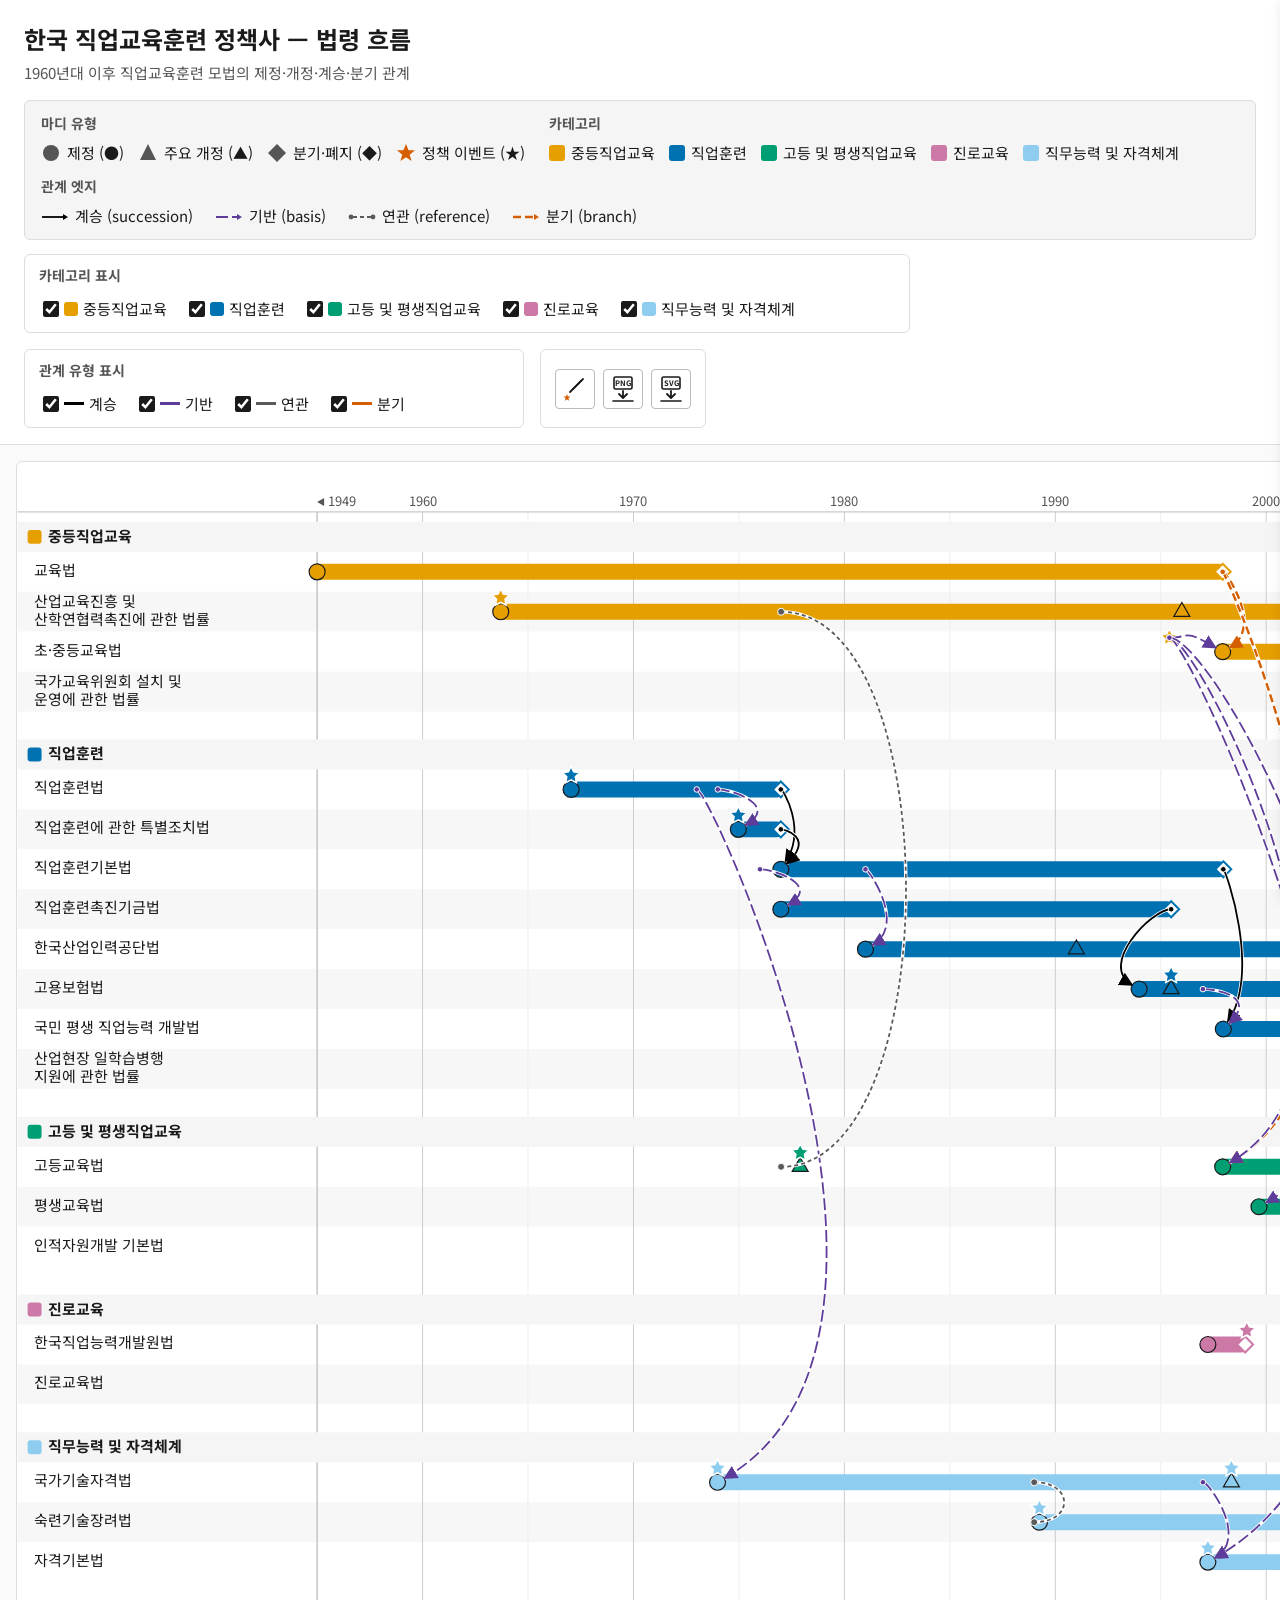
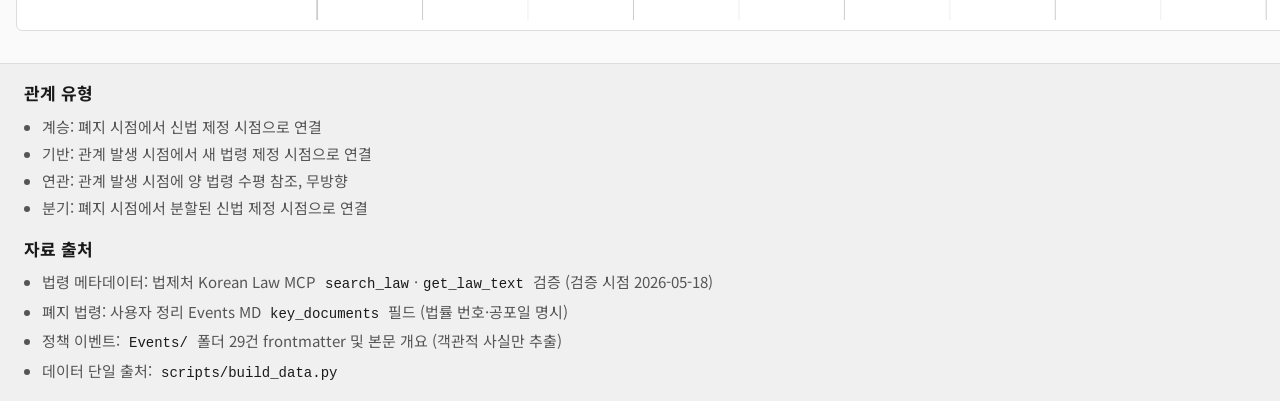
==== commit 6673a0ae: "Restore event→law edges; align arrowheads to milestone centers - Filter: resolve event endpoints via" ====
--- a/Voc_edu_history/index_deploy.html
+++ b/Voc_edu_history/index_deploy.html
@@ -4,7 +4,7 @@
   <meta charset="UTF-8" />
   <meta name="viewport" content="width=device-width, initial-scale=1.0" />
   <title>한국 직업교육훈련 정책사 — 법령 흐름</title>
-  <link rel="stylesheet" href="./css/style.css?v=20260529g" />
+  <link rel="stylesheet" href="./css/style.css?v=20260529l" />
 </head>
 <body data-mode="deploy">
   <header class="site-header">
@@ -225,6 +225,6 @@
     </div>
   </footer>
 
-  <script type="module" src="./js/app.js?v=20260529g"></script>
+  <script type="module" src="./js/app.js?v=20260529l"></script>
 </body>
 </html>
